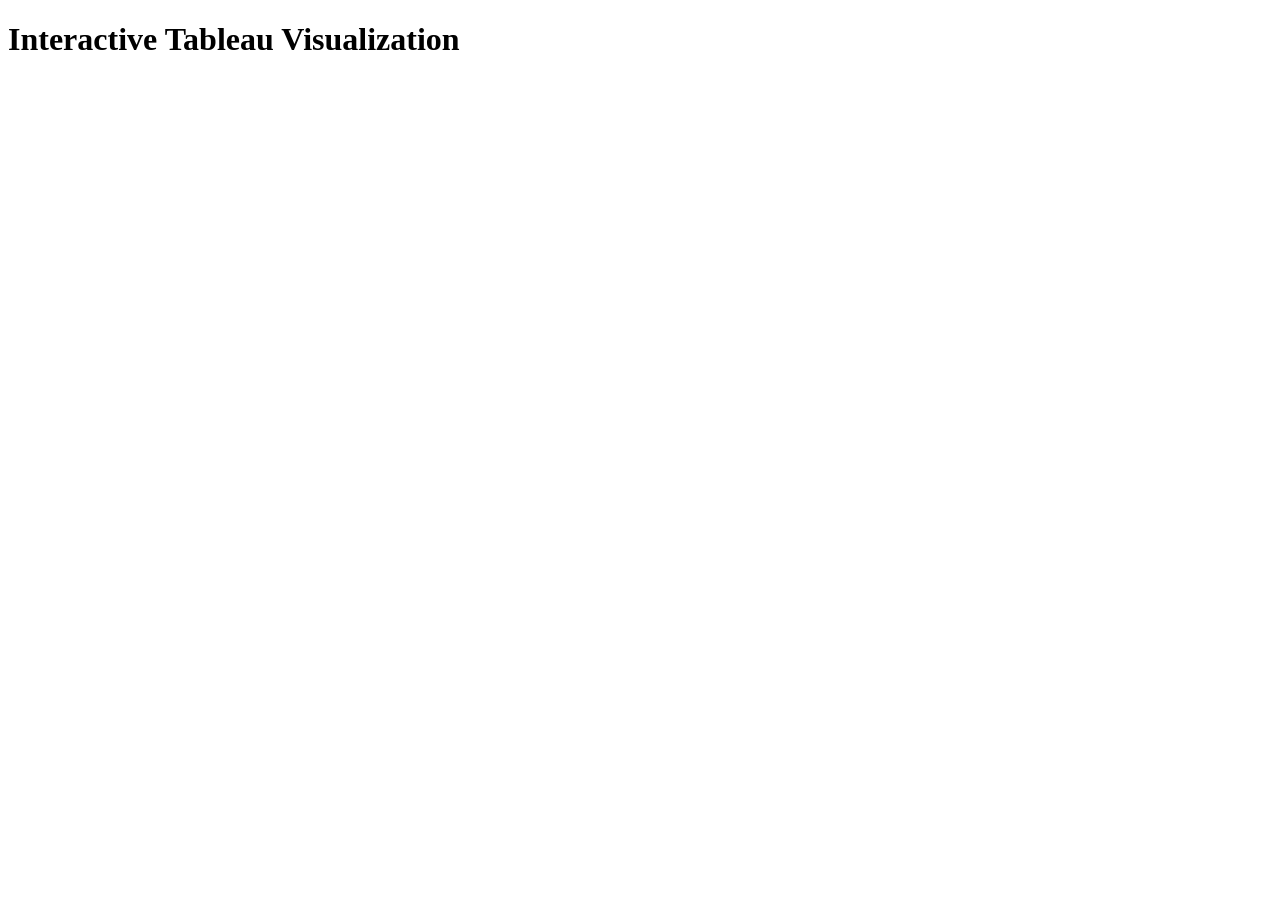
==== index.html @ b6600657 "Project 1 commit" ====
<!DOCTYPE html>
<html lang="en">
<head>
    <meta charset="UTF-8">
    <meta name="viewport" content="width=device-width, initial-scale=1.0">
    <title>My Tableau Project</title>
</head>
<body>
    <h1>Interactive Tableau Visualization</h1>
    <!-- Paste the embed code here -->
    <div class='tableauPlaceholder' id='viz1723113117663' style='position: relative'>
        <noscript>
            <a href='#'>
                <img alt='Dashboard ' src='https:&#47;&#47;public.tableau.com&#47;static&#47;images&#47;G4&#47;G4GPJ4Y5D&#47;1_rss.png' style='border: none' />
            </a>
        </noscript>
        <object class='tableauViz'  style='display:none;'>
            <param name='host_url' value='https%3A%2F%2Fpublic.tableau.com%2F' />
            <param name='embed_code_version' value='3' />
            <param name='path' value='shared&#47;G4GPJ4Y5D' />
            <param name='toolbar' value='yes' />
            <param name='static_image' value='https:&#47;&#47;public.tableau.com&#47;static&#47;images&#47;G4&#47;G4GPJ4Y5D&#47;1.png' />
            <param name='animate_transition' value='yes' />
            <param name='display_static_image' value='yes' />
            <param name='display_spinner' value='yes' />
            <param name='display_overlay' value='yes' />
            <param name='display_count' value='yes' />
            <param name='language' value='en-US' />
        </object>
    </div>
    <script type='text/javascript'>
        var divElement = document.getElementById('viz1723113117663');
        var vizElement = divElement.getElementsByTagName('object')[0];
        vizElement.style.width='1000px';vizElement.style.height='827px';
        var scriptElement = document.createElement('script');
        scriptElement.src = 'https://public.tableau.com/javascripts/api/viz_v1.js';
        vizElement.parentNode.insertBefore(scriptElement, vizElement);
    </script>
</body>
</html>
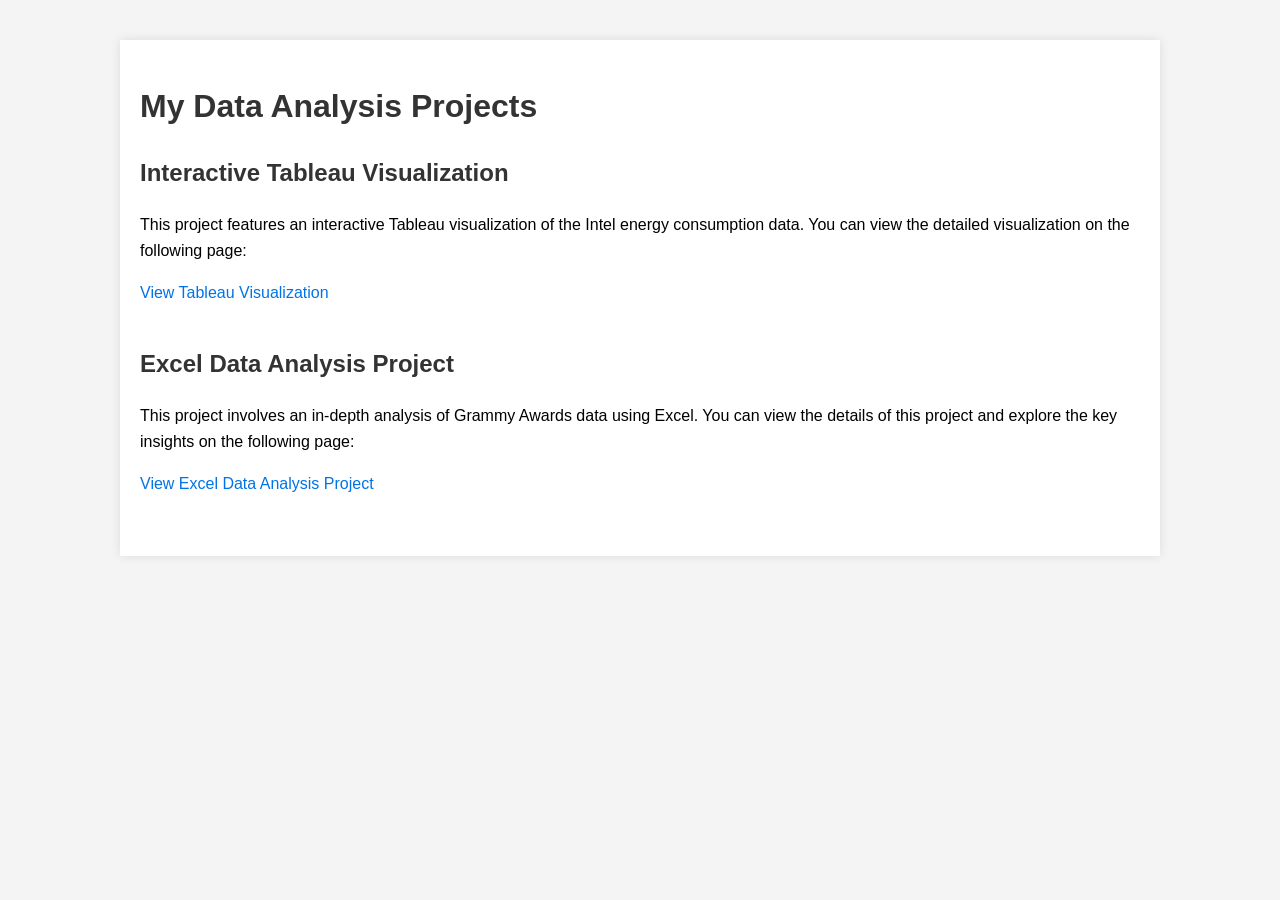
==== commit c4d86cb2: "Initial 2 project commit" ====
--- a/index.html
+++ b/index.html
@@ -3,38 +3,52 @@
 <head>
     <meta charset="UTF-8">
     <meta name="viewport" content="width=device-width, initial-scale=1.0">
-    <title>My Tableau Project</title>
+    <title>My Data Analysis Projects</title>
+    <style>
+        body {
+            font-family: Arial, sans-serif;
+            line-height: 1.6;
+            margin: 20px;
+            padding: 20px;
+            background-color: #f4f4f4;
+        }
+        h1, h2 {
+            color: #333;
+        }
+        a {
+            color: #0073e6;
+            text-decoration: none;
+        }
+        a:hover {
+            text-decoration: underline;
+        }
+        .container {
+            max-width: 1000px;
+            margin: auto;
+            background: #fff;
+            padding: 20px;
+            box-shadow: 0px 0px 10px rgba(0, 0, 0, 0.1);
+        }
+        .project {
+            margin-bottom: 40px;
+        }
+    </style>
 </head>
 <body>
-    <h1>Interactive Tableau Visualization</h1>
-    <!-- Paste the embed code here -->
-    <div class='tableauPlaceholder' id='viz1723113117663' style='position: relative'>
-        <noscript>
-            <a href='#'>
-                <img alt='Dashboard ' src='https:&#47;&#47;public.tableau.com&#47;static&#47;images&#47;G4&#47;G4GPJ4Y5D&#47;1_rss.png' style='border: none' />
-            </a>
-        </noscript>
-        <object class='tableauViz'  style='display:none;'>
-            <param name='host_url' value='https%3A%2F%2Fpublic.tableau.com%2F' />
-            <param name='embed_code_version' value='3' />
-            <param name='path' value='shared&#47;G4GPJ4Y5D' />
-            <param name='toolbar' value='yes' />
-            <param name='static_image' value='https:&#47;&#47;public.tableau.com&#47;static&#47;images&#47;G4&#47;G4GPJ4Y5D&#47;1.png' />
-            <param name='animate_transition' value='yes' />
-            <param name='display_static_image' value='yes' />
-            <param name='display_spinner' value='yes' />
-            <param name='display_overlay' value='yes' />
-            <param name='display_count' value='yes' />
-            <param name='language' value='en-US' />
-        </object>
+    <div class="container">
+        <h1>My Data Analysis Projects</h1>
+        
+        <div class="project">
+            <h2>Interactive Tableau Visualization</h2>
+            <p>This project features an interactive Tableau visualization of the Intel energy consumption data. You can view the detailed visualization on the following page:</p>
+            <a href="IntelTableau.html">View Tableau Visualization</a>
+        </div>
+        
+        <div class="project">
+            <h2>Excel Data Analysis Project</h2>
+            <p>This project involves an in-depth analysis of Grammy Awards data using Excel. You can view the details of this project and explore the key insights on the following page:</p>
+            <a href="excel_project.html">View Excel Data Analysis Project</a>
+        </div>
     </div>
-    <script type='text/javascript'>
-        var divElement = document.getElementById('viz1723113117663');
-        var vizElement = divElement.getElementsByTagName('object')[0];
-        vizElement.style.width='1000px';vizElement.style.height='827px';
-        var scriptElement = document.createElement('script');
-        scriptElement.src = 'https://public.tableau.com/javascripts/api/viz_v1.js';
-        vizElement.parentNode.insertBefore(scriptElement, vizElement);
-    </script>
 </body>
 </html>
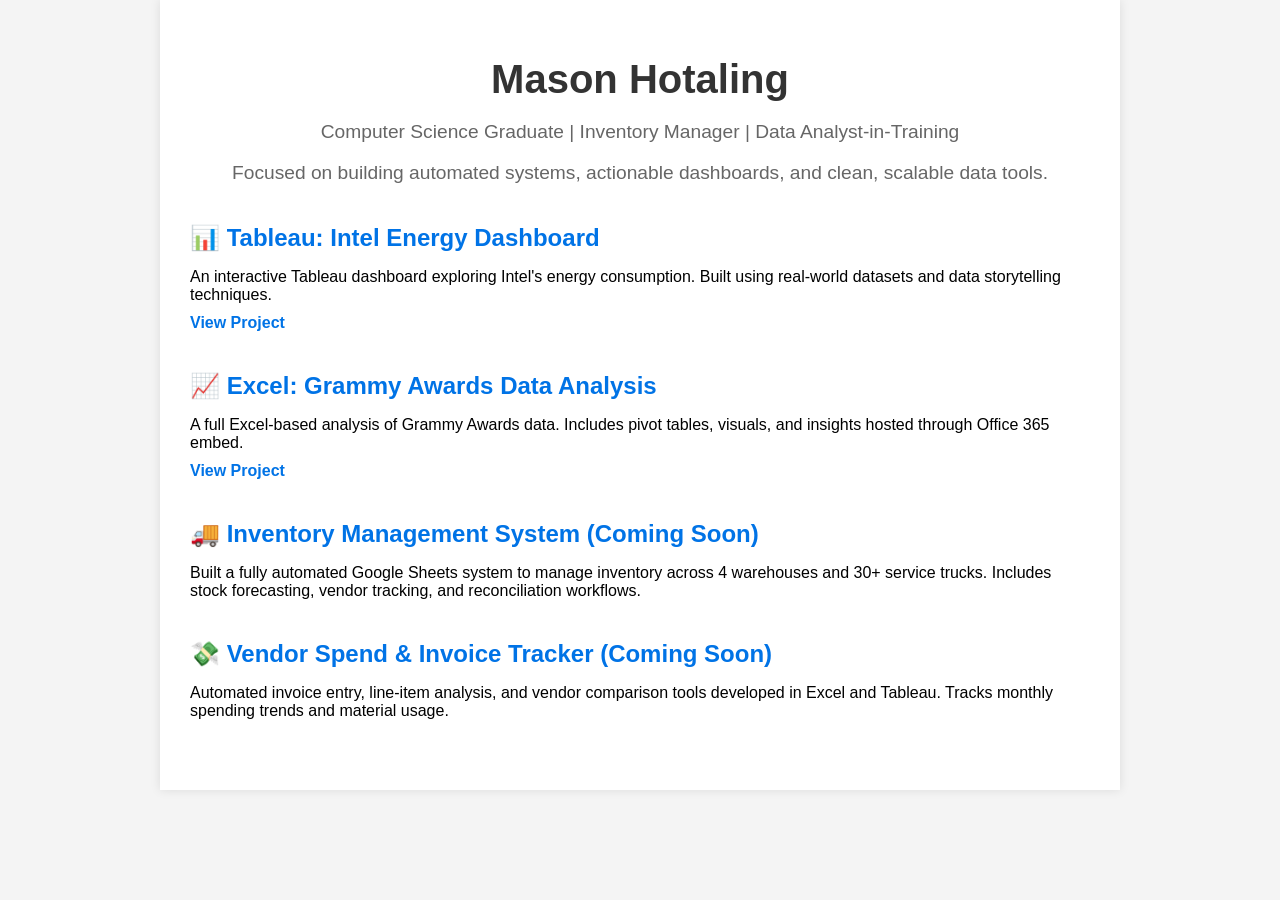
==== commit 82570924: "Update index.html Quality of Life Update" ====
--- a/index.html
+++ b/index.html
@@ -1,54 +1,90 @@
 <!DOCTYPE html>
 <html lang="en">
 <head>
-    <meta charset="UTF-8">
-    <meta name="viewport" content="width=device-width, initial-scale=1.0">
-    <title>My Data Analysis Projects</title>
+    <meta charset="UTF-8" />
+    <meta name="viewport" content="width=device-width, initial-scale=1.0" />
+    <title>Mason Hotaling | Data Projects Portfolio</title>
     <style>
         body {
             font-family: Arial, sans-serif;
-            line-height: 1.6;
-            margin: 20px;
-            padding: 20px;
             background-color: #f4f4f4;
+            margin: 0;
+            padding: 0;
         }
-        h1, h2 {
+        .container {
+            max-width: 900px;
+            margin: auto;
+            background: #fff;
+            padding: 30px;
+            box-shadow: 0 0 10px rgba(0, 0, 0, 0.1);
+        }
+        header {
+            text-align: center;
+            margin-bottom: 40px;
+        }
+        header h1 {
+            margin-bottom: 10px;
+            font-size: 2.5em;
             color: #333;
         }
-        a {
-            color: #0073e6;
-            text-decoration: none;
-        }
-        a:hover {
-            text-decoration: underline;
-        }
-        .container {
-            max-width: 1000px;
-            margin: auto;
-            background: #fff;
-            padding: 20px;
-            box-shadow: 0px 0px 10px rgba(0, 0, 0, 0.1);
+        header p {
+            font-size: 1.2em;
+            color: #666;
         }
         .project {
             margin-bottom: 40px;
+        }
+        .project h2 {
+            color: #0073e6;
+            margin-bottom: 10px;
+        }
+        .project p {
+            margin-bottom: 10px;
+        }
+        .project a {
+            color: #0073e6;
+            font-weight: bold;
+            text-decoration: none;
+        }
+        .project a:hover {
+            text-decoration: underline;
+        }
+        @media (max-width: 600px) {
+            .container {
+                padding: 15px;
+            }
         }
     </style>
 </head>
 <body>
     <div class="container">
-        <h1>My Data Analysis Projects</h1>
-        
-        <div class="project">
-            <h2>Interactive Tableau Visualization</h2>
-            <p>This project features an interactive Tableau visualization of the Intel energy consumption data. You can view the detailed visualization on the following page:</p>
-            <a href="IntelTableau.html">View Tableau Visualization</a>
-        </div>
-        
-        <div class="project">
-            <h2>Excel Data Analysis Project</h2>
-            <p>This project involves an in-depth analysis of Grammy Awards data using Excel. You can view the details of this project and explore the key insights on the following page:</p>
-            <a href="excel_project.html">View Excel Data Analysis Project</a>
-        </div>
+        <header>
+            <h1>Mason Hotaling</h1>
+            <p>Computer Science Graduate | Inventory Manager | Data Analyst-in-Training</p>
+            <p>Focused on building automated systems, actionable dashboards, and clean, scalable data tools.</p>
+        </header>
+
+        <section class="project">
+            <h2>📊 Tableau: Intel Energy Dashboard</h2>
+            <p>An interactive Tableau dashboard exploring Intel's energy consumption. Built using real-world datasets and data storytelling techniques.</p>
+            <a href="IntelTableau.html">View Project</a>
+        </section>
+
+        <section class="project">
+            <h2>📈 Excel: Grammy Awards Data Analysis</h2>
+            <p>A full Excel-based analysis of Grammy Awards data. Includes pivot tables, visuals, and insights hosted through Office 365 embed.</p>
+            <a href="excel_project.html">View Project</a>
+        </section>
+
+        <section class="project">
+            <h2>🚚 Inventory Management System (Coming Soon)</h2>
+            <p>Built a fully automated Google Sheets system to manage inventory across 4 warehouses and 30+ service trucks. Includes stock forecasting, vendor tracking, and reconciliation workflows.</p>
+        </section>
+
+        <section class="project">
+            <h2>💸 Vendor Spend & Invoice Tracker (Coming Soon)</h2>
+            <p>Automated invoice entry, line-item analysis, and vendor comparison tools developed in Excel and Tableau. Tracks monthly spending trends and material usage.</p>
+        </section>
     </div>
 </body>
 </html>
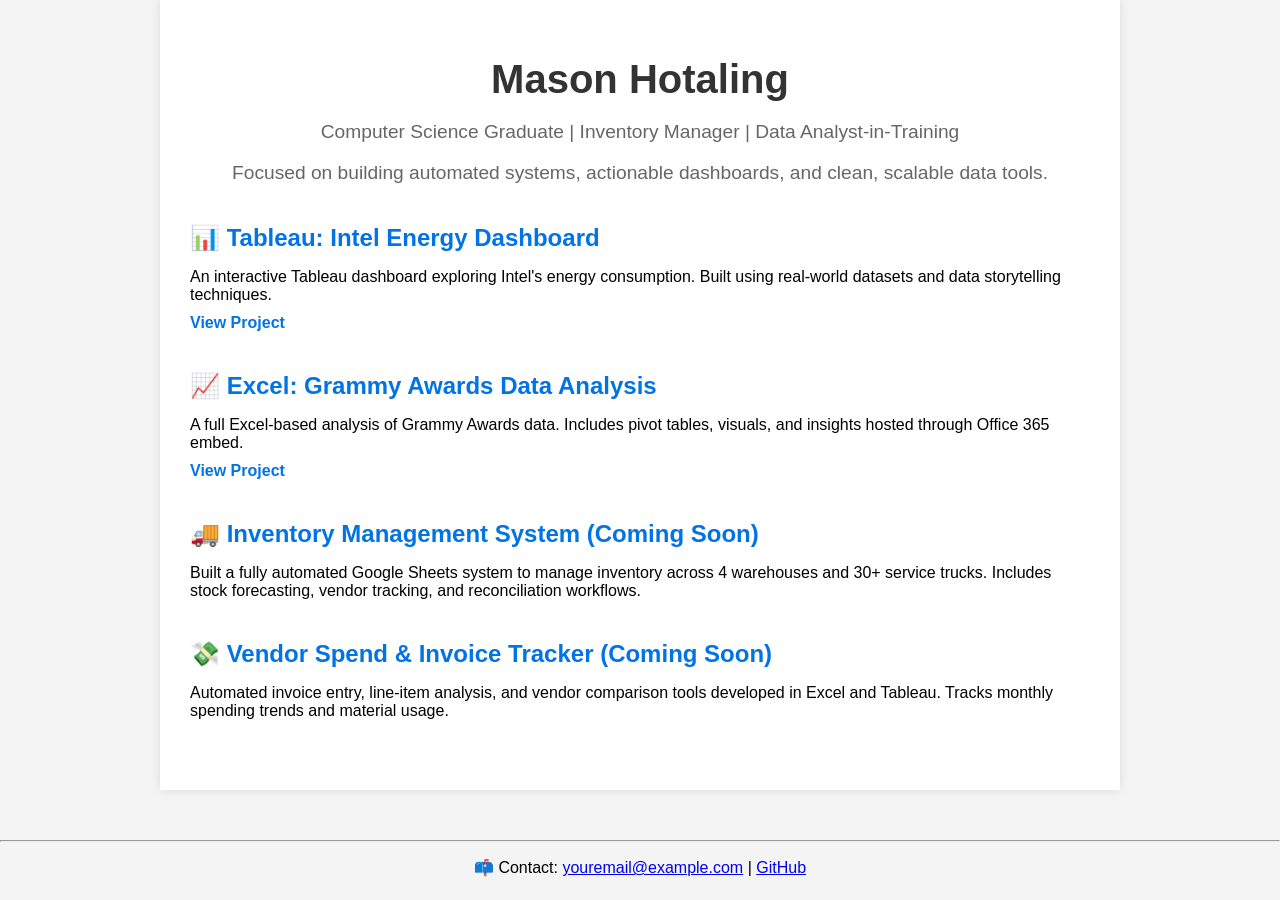
==== commit f3c24d93: "Update index.html Added Footer" ====
--- a/index.html
+++ b/index.html
@@ -87,4 +87,12 @@
         </section>
     </div>
 </body>
+
+<footer style="text-align:center; margin-top: 50px;">
+  <hr />
+  <p>📫 Contact: <a href="mailto:youremail@example.com">youremail@example.com</a> |
+     <a href="https://github.com/maswindo" target="_blank">GitHub</a>
+  </p>
+</footer>
+
 </html>
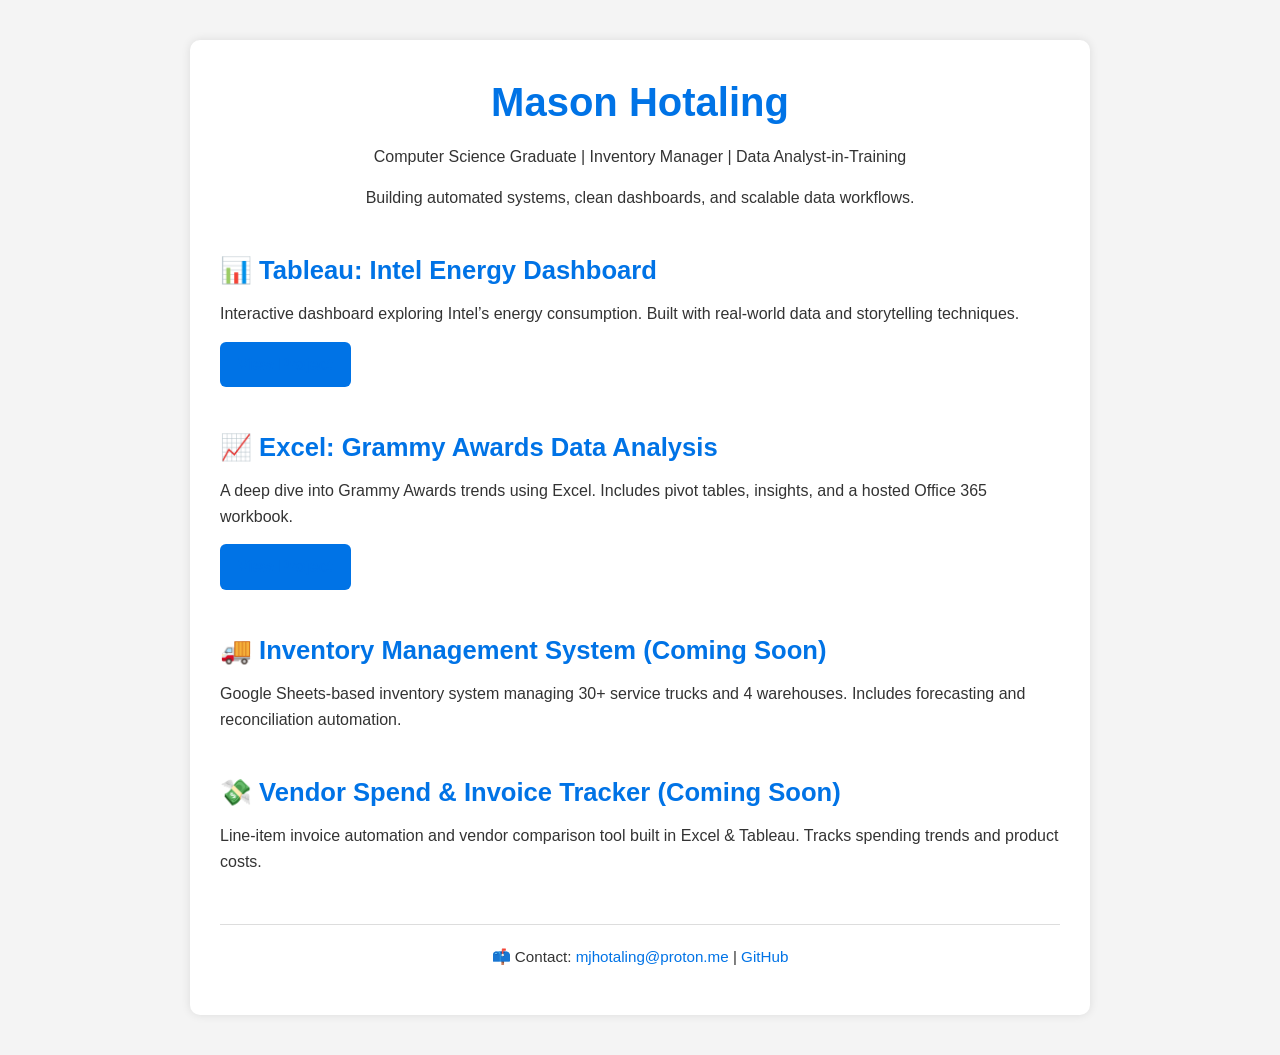
==== commit e765adc3: "Update index.html QOL update-added footer & header links" ====
--- a/index.html
+++ b/index.html
@@ -4,95 +4,41 @@
     <meta charset="UTF-8" />
     <meta name="viewport" content="width=device-width, initial-scale=1.0" />
     <title>Mason Hotaling | Data Projects Portfolio</title>
-    <style>
-        body {
-            font-family: Arial, sans-serif;
-            background-color: #f4f4f4;
-            margin: 0;
-            padding: 0;
-        }
-        .container {
-            max-width: 900px;
-            margin: auto;
-            background: #fff;
-            padding: 30px;
-            box-shadow: 0 0 10px rgba(0, 0, 0, 0.1);
-        }
-        header {
-            text-align: center;
-            margin-bottom: 40px;
-        }
-        header h1 {
-            margin-bottom: 10px;
-            font-size: 2.5em;
-            color: #333;
-        }
-        header p {
-            font-size: 1.2em;
-            color: #666;
-        }
-        .project {
-            margin-bottom: 40px;
-        }
-        .project h2 {
-            color: #0073e6;
-            margin-bottom: 10px;
-        }
-        .project p {
-            margin-bottom: 10px;
-        }
-        .project a {
-            color: #0073e6;
-            font-weight: bold;
-            text-decoration: none;
-        }
-        .project a:hover {
-            text-decoration: underline;
-        }
-        @media (max-width: 600px) {
-            .container {
-                padding: 15px;
-            }
-        }
-    </style>
+    <link rel="stylesheet" href="style.css" />
 </head>
 <body>
     <div class="container">
-        <header>
+        <header style="text-align: center; margin-bottom: 40px;">
             <h1>Mason Hotaling</h1>
             <p>Computer Science Graduate | Inventory Manager | Data Analyst-in-Training</p>
-            <p>Focused on building automated systems, actionable dashboards, and clean, scalable data tools.</p>
+            <p>Building automated systems, clean dashboards, and scalable data workflows.</p>
         </header>
 
         <section class="project">
             <h2>📊 Tableau: Intel Energy Dashboard</h2>
-            <p>An interactive Tableau dashboard exploring Intel's energy consumption. Built using real-world datasets and data storytelling techniques.</p>
-            <a href="IntelTableau.html">View Project</a>
+            <p>Interactive dashboard exploring Intel’s energy consumption. Built with real-world data and storytelling techniques.</p>
+            <a href="IntelTableau.html" class="button">View Project</a>
         </section>
 
         <section class="project">
             <h2>📈 Excel: Grammy Awards Data Analysis</h2>
-            <p>A full Excel-based analysis of Grammy Awards data. Includes pivot tables, visuals, and insights hosted through Office 365 embed.</p>
-            <a href="excel_project.html">View Project</a>
+            <p>A deep dive into Grammy Awards trends using Excel. Includes pivot tables, insights, and a hosted Office 365 workbook.</p>
+            <a href="excel_project.html" class="button">View Project</a>
         </section>
 
         <section class="project">
             <h2>🚚 Inventory Management System (Coming Soon)</h2>
-            <p>Built a fully automated Google Sheets system to manage inventory across 4 warehouses and 30+ service trucks. Includes stock forecasting, vendor tracking, and reconciliation workflows.</p>
+            <p>Google Sheets-based inventory system managing 30+ service trucks and 4 warehouses. Includes forecasting and reconciliation automation.</p>
         </section>
 
         <section class="project">
             <h2>💸 Vendor Spend & Invoice Tracker (Coming Soon)</h2>
-            <p>Automated invoice entry, line-item analysis, and vendor comparison tools developed in Excel and Tableau. Tracks monthly spending trends and material usage.</p>
+            <p>Line-item invoice automation and vendor comparison tool built in Excel & Tableau. Tracks spending trends and product costs.</p>
         </section>
+
+        <footer>
+            <p>📫 Contact: <a href="mailto:mjhotaling@proton.me">mjhotaling@proton.me</a> | <a href="https://github.com/maswindo" target="_blank">GitHub</a></p>
+        </footer>
     </div>
 </body>
-
-<footer style="text-align:center; margin-top: 50px;">
-  <hr />
-  <p>📫 Contact: <a href="mailto:youremail@example.com">youremail@example.com</a> |
-     <a href="https://github.com/maswindo" target="_blank">GitHub</a>
-  </p>
-</footer>
-
 </html>
--- a/style.css
+++ b/style.css
@@ -0,0 +1,111 @@
+/* Global Reset */
+* {
+    box-sizing: border-box;
+    margin: 0;
+    padding: 0;
+}
+
+body {
+    font-family: 'Arial', sans-serif;
+    background-color: #f4f4f4;
+    color: #333;
+    line-height: 1.6;
+    margin: 0;
+    padding: 0;
+}
+
+/* Container */
+.container {
+    max-width: 900px;
+    margin: 40px auto;
+    background: #fff;
+    padding: 30px;
+    box-shadow: 0 0 10px rgba(0, 0, 0, 0.1);
+    border-radius: 10px;
+}
+
+/* Headers */
+h1, h2, h3 {
+    color: #0073e6;
+    margin-bottom: 10px;
+}
+
+h1 {
+    font-size: 2.5em;
+}
+
+h2 {
+    font-size: 1.6em;
+}
+
+p {
+    margin-bottom: 15px;
+    font-size: 1em;
+}
+
+/* Project Section */
+.project {
+    margin-bottom: 40px;
+}
+
+.project a {
+    color: #0073e6;
+    font-weight: bold;
+    text-decoration: none;
+}
+
+.project a:hover {
+    text-decoration: underline;
+}
+
+/* Buttons */
+.button {
+    display: inline-block;
+    padding: 10px 18px;
+    font-size: 16px;
+    background-color: #0073e6;
+    color: white;
+    border: none;
+    border-radius: 6px;
+    text-decoration: none;
+    transition: background-color 0.3s ease;
+}
+
+.button:hover {
+    background-color: #005bb5;
+}
+
+/* Footer */
+footer {
+    text-align: center;
+    margin-top: 50px;
+    padding-top: 20px;
+    border-top: 1px solid #ddd;
+    font-size: 0.95em;
+}
+
+footer a {
+    color: #0073e6;
+    text-decoration: none;
+}
+
+footer a:hover {
+    text-decoration: underline;
+}
+
+/* Responsive */
+@media (max-width: 600px) {
+    .container {
+        padding: 15px;
+        margin: 20px;
+    }
+
+    h1 {
+        font-size: 2em;
+    }
+
+    .button {
+        width: 100%;
+        text-align: center;
+    }
+}
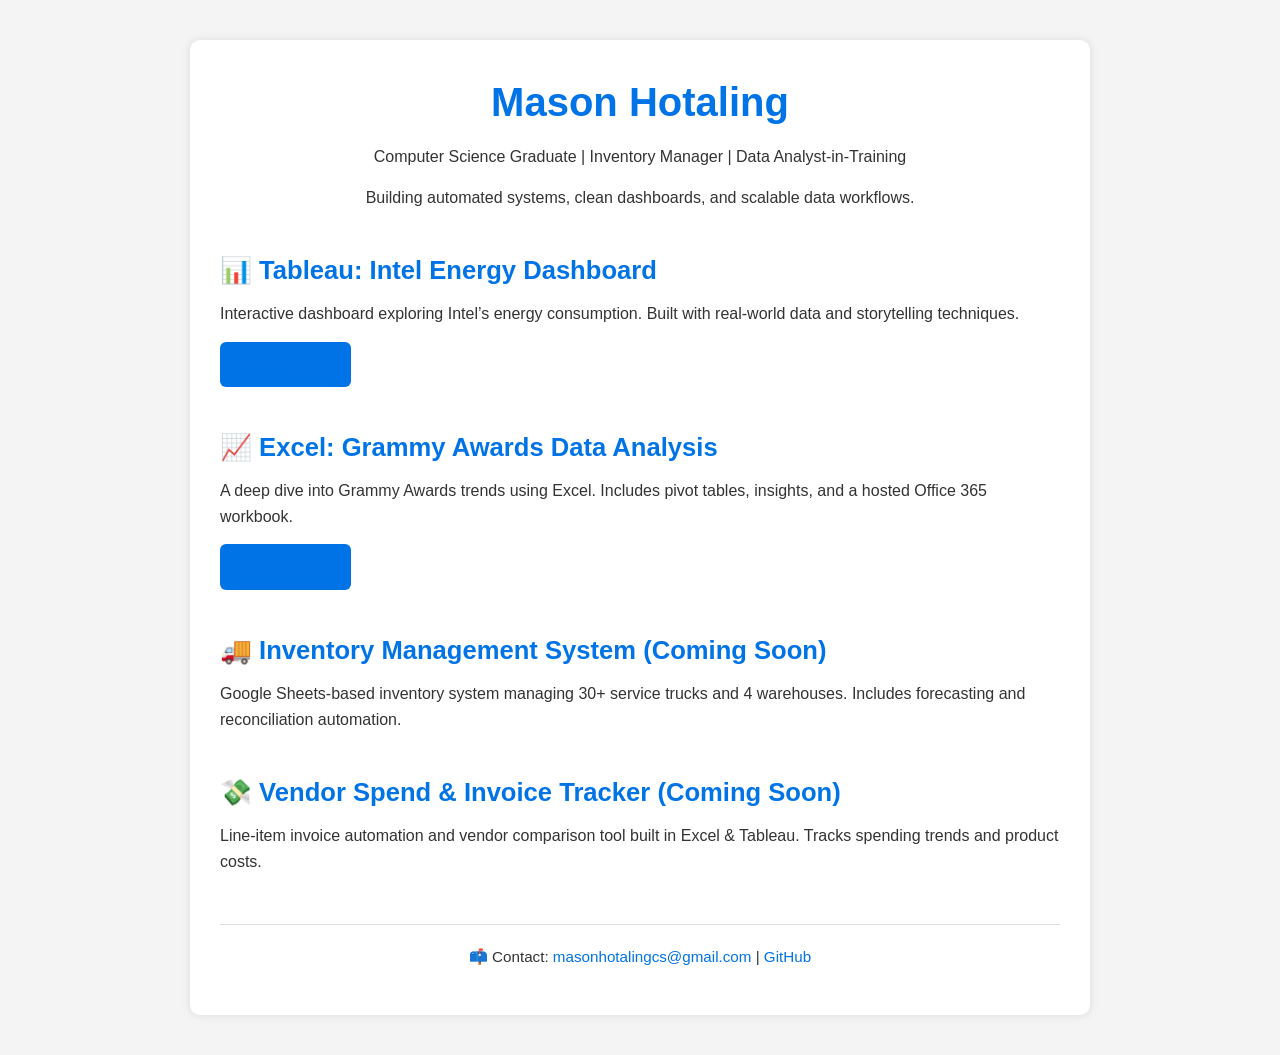
==== commit df172c28: "Update index.html" ====
--- a/index.html
+++ b/index.html
@@ -37,7 +37,7 @@
         </section>
 
         <footer>
-            <p>📫 Contact: <a href="mailto:mjhotaling@proton.me">mjhotaling@proton.me</a> | <a href="https://github.com/maswindo" target="_blank">GitHub</a></p>
+            <p>📫 Contact: <a href="mailto:masonhotalingcs@gmail.com">masonhotalingcs@gmail.com</a> | <a href="https://github.com/maswindo" target="_blank">GitHub</a></p>
         </footer>
     </div>
 </body>
--- a/style.css
+++ b/style.css
@@ -64,7 +64,7 @@
     padding: 10px 18px;
     font-size: 16px;
     background-color: #0073e6;
-    color: white;
+    color: black;
     border: none;
     border-radius: 6px;
     text-decoration: none;
